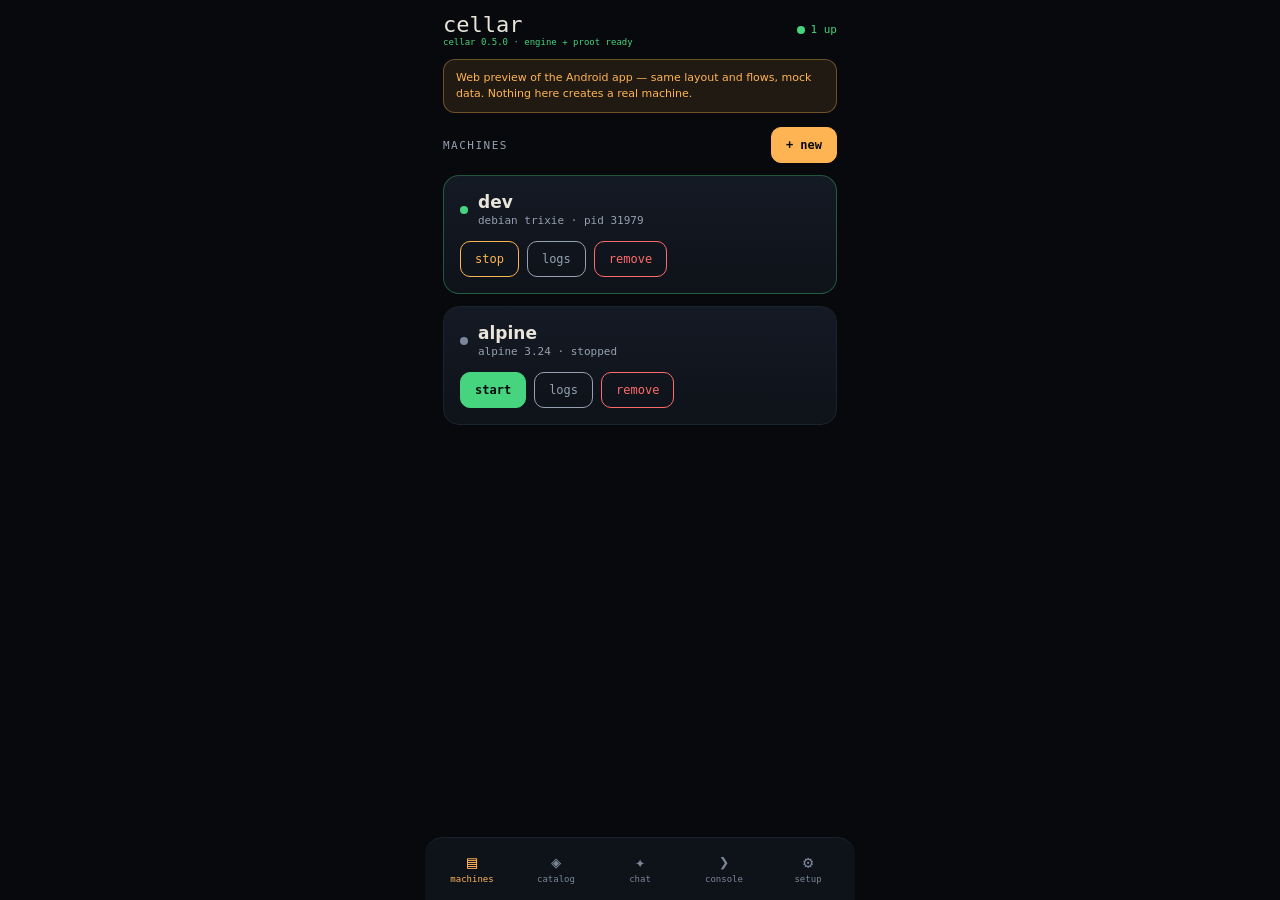
==== site/preview/index.html @ b2e500d3 "app preview + fixes found by clicking through it Added site/preview: a clickable web replica of the " ====
<!doctype html>
<html lang="en">
<head>
<meta charset="utf-8">
<meta name="viewport" content="width=device-width, initial-scale=1, viewport-fit=cover">
<title>Cellar app preview</title>
<meta name="description" content="A clickable web replica of the Cellar Android app — same layout, same flows, mock data.">
<link rel="icon" href="../assets/favicon.svg" type="image/svg+xml">
<style>
/* Mirrors android/app/src/main/java/app/cellar/Ui.kt — when this changes,
   the Compose side changes with it. Mock data only; nothing runs here. */
:root{
  --bg:#07090d; --panel:#0e1219; --panel-hi:#141a24; --console:#05070a;
  --line:#1b2230; --ink:#e9e5da; --muted:#96a0b0; --dim:#7b8698;
  --amber:#ffb454; --green:#46d47e; --red:#ff6b6b;
  --mono:ui-monospace,"SF Mono",Menlo,Consolas,monospace;
  --sans:system-ui,-apple-system,"Segoe UI",Roboto,sans-serif;
}
*{margin:0;padding:0;box-sizing:border-box}
html,body{height:100%}
body{
  background:var(--bg); color:var(--ink); font-family:var(--sans);
  display:flex; justify-content:center; -webkit-font-smoothing:antialiased;
}
#phone{
  width:100%; max-width:430px; height:100dvh; display:flex; flex-direction:column;
  position:relative; overflow:hidden;
}
/* header */
header{
  display:flex; align-items:center; gap:8px;
  padding:12px 18px; padding-top:max(12px, env(safe-area-inset-top));
}
header .brand{font-family:var(--mono); font-size:22px}
header .status{font-family:var(--mono); font-size:9px; color:var(--amber)}
header .status.ok{color:var(--green)}
header .up{margin-left:auto; display:flex; align-items:center; gap:6px;
  font-family:var(--mono); font-size:11px; color:var(--green)}
.dot{width:8px;height:8px;border-radius:50%;background:currentColor;display:inline-block}
.dot.pulse{animation:pulse .9s ease-in-out infinite alternate}
@keyframes pulse{from{opacity:.35}to{opacity:1}}
/* content */
main{flex:1; overflow-y:auto; padding:0 18px 24px; -webkit-overflow-scrolling:touch}
.section{display:flex;align-items:center;gap:8px;margin-bottom:12px}
.section h2{font-family:var(--mono); font-size:11px; letter-spacing:1.5px; color:var(--muted); font-weight:400}
.section .right{margin-left:auto; display:flex; gap:8px}
.card{
  background:linear-gradient(180deg,var(--panel-hi),var(--panel));
  border:1px solid var(--line); border-radius:16px; padding:16px; margin-bottom:12px;
}
.card.accent-green{border-color:rgba(70,212,126,.35)}
.card.accent-amber{border-color:rgba(255,180,84,.35)}
.card.accent-red{border-color:rgba(255,107,107,.35)}
.row{display:flex;align-items:center;gap:10px}
.grow{flex:1;min-width:0}
.name{font-size:17px;font-weight:600}
.sub{font-family:var(--mono);font-size:11px;color:var(--muted);margin-top:2px}
.note{font-family:var(--mono);font-size:10px;color:var(--dim);margin-top:3px}
.desc{font-size:12px;color:var(--muted);margin-top:2px}
.actions{display:flex;gap:8px;margin-top:14px;flex-wrap:wrap}
.pill{
  font-family:var(--mono); font-size:12px; padding:10px 14px; border-radius:10px;
  border:1px solid currentColor; background:none; cursor:pointer; color:var(--muted);
}
.pill.amber{color:var(--amber)} .pill.green{color:var(--green)} .pill.red{color:var(--red)}
.pill.filled{background:currentColor; border-color:currentColor}
.pill.filled span{color:var(--bg); font-weight:600}
.chip{
  font-family:var(--mono);font-size:11px;padding:7px 10px;border-radius:8px;
  background:var(--panel);border:1px solid var(--line);color:var(--muted);cursor:pointer;
}
.chips{display:flex;flex-wrap:wrap;gap:8px}
.output{
  background:var(--console); border:1px solid var(--line); border-radius:16px; padding:14px;
  font-family:var(--mono); font-size:11px; line-height:16px; color:var(--muted);
  white-space:pre-wrap; word-break:break-word; min-height:180px; max-height:46dvh; overflow:auto;
}
.output .cmd{color:var(--green)}
.output.empty{color:var(--dim)}
input[type=text],input[type=password]{
  width:100%; background:var(--console); border:1px solid var(--line); border-radius:12px;
  padding:13px 14px; color:var(--ink); font-family:var(--mono); font-size:13px;
}
input::placeholder{color:var(--dim)}
label.tiny{font-family:var(--mono);font-size:10px;color:var(--dim);display:block;margin-bottom:8px}
.hint{font-size:11px;color:var(--dim);line-height:16px}
/* bottom nav */
nav{
  display:flex; gap:2px; padding:8px 6px;
  padding-bottom:max(8px, env(safe-area-inset-bottom));
  background:var(--panel); border-top:1px solid var(--line);
  border-radius:18px 18px 0 0;
}
nav button{
  flex:1; background:none; border:0; cursor:pointer; color:var(--dim);
  display:flex; flex-direction:column; align-items:center; gap:3px;
  padding:8px 0; border-radius:12px; font-family:var(--mono); font-size:9px;
}
nav button .glyph{font-size:17px; line-height:1}
nav button[aria-current=page]{color:var(--amber)}
nav button[aria-current=page] .glyph{color:var(--amber)}
.hidden{display:none !important}
.banner{
  background:rgba(255,180,84,.10); border:1px solid rgba(255,180,84,.35);
  border-radius:12px; padding:10px 12px; font-size:11px; color:var(--amber);
  margin-bottom:14px; line-height:16px;
}
</style>
</head>
<body>
<div id="phone">

  <header>
    <div>
      <div class="brand">cellar</div>
      <div class="status ok" id="status">cellar 0.5.0 · engine + proot ready</div>
    </div>
    <div class="up hidden" id="upcount"><i class="dot pulse"></i><span id="upn">0 up</span></div>
  </header>

  <main id="main">
    <div class="banner">
      Web preview of the Android app — same layout and flows, mock data. Nothing
      here creates a real machine.
    </div>

    <!-- activity strip -->
    <div class="card accent-amber hidden" id="strip">
      <div class="row">
        <i class="dot pulse" id="stripdot" style="color:var(--amber)"></i>
        <div class="grow">
          <div style="font-family:var(--mono);font-size:13px" id="striplabel">working</div>
          <div class="note" id="striplast"></div>
        </div>
        <button class="pill" id="striptoggle">log</button>
        <button class="pill hidden" id="stripclose">✕</button>
      </div>
      <div class="output hidden" id="striplog" style="margin-top:12px;min-height:0"></div>
    </div>

    <section id="tab-machines"></section>
    <section id="tab-catalog" class="hidden"></section>
    <section id="tab-chat" class="hidden"></section>
    <section id="tab-console" class="hidden"></section>
    <section id="tab-setup" class="hidden"></section>
  </main>

  <nav id="nav">
    <button data-tab="machines" aria-current="page"><span class="glyph">▤</span>machines</button>
    <button data-tab="catalog"><span class="glyph">◈</span>catalog</button>
    <button data-tab="chat"><span class="glyph">✦</span>chat</button>
    <button data-tab="console"><span class="glyph">❯</span>console</button>
    <button data-tab="setup"><span class="glyph">⚙</span>setup</button>
  </nav>
</div>

<script>
// ---------- mock state (mirrors what `cellar ls/catalog --json` returns) ----------
const state = {
  tab: 'machines',
  creating: false,
  busy: null,
  log: [],
  machines: [
    {name:'dev', distro:'debian', release:'trixie', running:true, pid:31979, broken:false},
    {name:'alpine', distro:'alpine', release:'3.24', running:false, pid:0, broken:false},
  ],
  stacks: [
    {name:'claude-code', description:"Claude Code — Anthropic's agentic coding CLI", category:'agent', size:'~250 MB (node + npm)', verified:true, needs_key:'ANTHROPIC_API_KEY', chat:'claude -p', distros:['debian','ubuntu']},
    {name:'opencode', description:'OpenCode — open-source terminal coding agent', category:'agent', size:'~180 MB (node)', verified:true, needs_key:'ANTHROPIC_API_KEY', chat:'opencode run', distros:['debian','ubuntu']},
    {name:'aider', description:'Aider — AI pair programming in your git repo', category:'agent', size:'~200 MB (python + deps)', verified:true, needs_key:'ANTHROPIC_API_KEY', chat:'aider --no-git --yes --message', distros:[]},
    {name:'goose', description:"Goose — Block's extensible on-machine AI agent", category:'agent', size:'~80 MB', verified:true, needs_key:'ANTHROPIC_API_KEY', chat:'goose run -t', distros:['debian','ubuntu']},
    {name:'code-server', description:'VS Code in the browser, on port 8080', category:'service', size:'~350 MB', verified:true, needs_key:'', chat:'', distros:['debian','ubuntu']},
    {name:'python-uv', description:'Python 3 + uv package manager', category:'runtime', size:'~120 MB', verified:true, needs_key:'', chat:'', distros:[]},
    {name:'node', description:'Node.js + npm', category:'runtime', size:'~200 MB', verified:true, needs_key:'', chat:'', distros:[]},
    {name:'sshd', description:'OpenSSH server on port 2222', category:'service', size:'~15 MB', verified:true, needs_key:'', chat:'', distros:[]},
    {name:'ollama', description:'Ollama — local models (charging only)', category:'model', size:'~1.5 GB', verified:false, needs_key:'', chat:'', distros:['debian','ubuntu']},
  ],
  openStack: null,
  chat: {agent:'claude-code', machine:'dev', transcript:[]},
  console: {machine:'dev', history:[]},
  keys: ['ANTHROPIC_API_KEY'],
};

const DISTROS = [
  ['alpine','Alpine 3.24','~30 MB · smallest, musl'],
  ['debian','Debian trixie','~400 MB · the agent default'],
  ['ubuntu','Ubuntu noble','~400 MB · familiar'],
];

const CHECKS = [
  ['64-bit ARM processor','arm64-v8a — supported','ok',null],
  ['Android version','Android 16 — supported','ok',null],
  ['Engine and proot','both native binaries present and executable','ok',null],
  ['Free storage','110000 MB available — a Debian machine needs about 400 MB','ok',null],
  ['Battery optimization','Android may freeze downloads and running machines when the screen is off. This is the single most useful setting to change.','warn','allow'],
  ['samsung power manager','Settings → Battery → Background usage limits: make sure Cellar is not in “Sleeping apps” or “Deep sleeping apps”.','info','open settings'],
  ['Phantom process killer','Android 12+ kills apps that run more than 32 child processes. No app can change this — it needs ADB or Shizuku. Cellar keeps one process per machine so it rarely matters.','info',null],
];

const el = id => document.getElementById(id);
const esc = s => String(s).replace(/[&<>"]/g, c => ({'&':'&amp;','<':'&lt;','>':'&gt;','"':'&quot;'}[c]));

// ---------- work simulation: mirrors the non-blocking activity strip ----------
function work(label, lines, done) {
  if (state.busy) return;
  state.busy = label;
  state.log = [];
  render();
  let i = 0;
  const tick = () => {
    if (i < lines.length) {
      state.log.push(lines[i++]);
      renderStrip();
      setTimeout(tick, 420);
    } else {
      state.busy = null;
      if (done) done();
      render();
      // A finished job shouldn't keep eating a phone screen: fade the
      // strip out on its own, unless the log is open and being read.
      setTimeout(() => {
        if (!state.busy && el('striplog').classList.contains('hidden')) {
          state.log = [];
          renderStrip();
        }
      }, 6000);
    }
  };
  setTimeout(tick, 300);
}

function renderStrip() {
  const busy = !!state.busy;
  const show = busy || state.log.length;
  el('strip').classList.toggle('hidden', !show);
  if (!show) return;
  el('strip').className = 'card ' + (busy ? 'accent-amber' : 'accent-green');
  el('stripdot').style.color = busy ? 'var(--amber)' : 'var(--green)';
  el('stripdot').classList.toggle('pulse', busy);
  el('striplabel').textContent = busy ? state.busy : 'done';
  el('striplast').textContent = (state.log[state.log.length - 1] || '').slice(0, 70);
  el('stripclose').classList.toggle('hidden', busy);
  el('striplog').innerHTML = state.log.map(esc).join('\n');
}

el('striptoggle').onclick = () => {
  const l = el('striplog');
  l.classList.toggle('hidden');
  el('striptoggle').textContent = l.classList.contains('hidden') ? 'log' : 'hide';
};
el('stripclose').onclick = () => { state.log = []; renderStrip(); };

// ---------- tabs ----------
document.querySelectorAll('#nav button').forEach(b => {
  b.onclick = () => {
    state.tab = b.dataset.tab;
    document.querySelectorAll('#nav button').forEach(x =>
      x.toggleAttribute('aria-current', x === b) || x.setAttribute('aria-current', x === b ? 'page' : 'false'));
    document.querySelectorAll('#nav button').forEach(x => {
      if (x === b) x.setAttribute('aria-current', 'page'); else x.removeAttribute('aria-current');
    });
    el('main').scrollTop = 0;
    render();
  };
});

// ---------- renderers ----------
function machineCard(m) {
  const tint = m.broken ? 'red' : (m.running ? 'green' : 'muted');
  const dotColor = m.broken ? 'var(--red)' : (m.running ? 'var(--green)' : 'var(--dim)');
  const sub = m.broken ? 'interrupted create — remove to clean up'
    : `${m.distro} ${m.release} · ${m.running ? 'pid ' + m.pid : 'stopped'}`;
  const actions = m.broken
    ? `<button class="pill red" data-act="remove" data-m="${m.name}">remove</button>`
    : `${m.running
        ? `<button class="pill amber" data-act="stop" data-m="${m.name}">stop</button>`
        : `<button class="pill green filled" data-act="start" data-m="${m.name}"><span>start</span></button>`}
       <button class="pill" data-act="logs" data-m="${m.name}">logs</button>
       <button class="pill red" data-act="remove" data-m="${m.name}">remove</button>`;
  return `<div class="card ${m.running ? 'accent-green' : ''}">
    <div class="row">
      <i class="dot ${m.running ? 'pulse' : ''}" style="color:${dotColor}"></i>
      <div class="grow"><div class="name">${esc(m.name)}</div><div class="sub">${esc(sub)}</div></div>
    </div>
    <div class="actions">${actions}</div>
  </div>`;
}

function renderMachines() {
  const s = el('tab-machines');
  if (state.creating) {
    s.innerHTML = `<div class="section"><h2>PICK A DISTRO</h2>
      <div class="right"><button class="pill" id="cancelcreate">cancel</button></div></div>
      ${DISTROS.map(([id, t, sub]) => `<div class="card" data-distro="${id}" style="cursor:pointer">
        <div class="row"><div class="grow"><div style="font-size:15px">${t}</div>
        <div class="sub">${sub}</div></div><div style="color:var(--amber);font-size:20px">→</div></div></div>`).join('')}
      <p class="hint">downloads a verified rootfs over your current network</p>`;
    el('cancelcreate').onclick = () => { state.creating = false; render(); };
    s.querySelectorAll('[data-distro]').forEach(c => c.onclick = () => {
      const d = c.dataset.distro;
      state.creating = false;
      const name = state.machines.some(m => m.name === d) ? d + '-2' : d;
      work(`creating ${name}`, [
        `downloading ${d} (20260724_05:24) ...`,
        'downloaded 90.3 MB, sha256 ok',
        'extracting ...',
        `machine "${name}" ready (${d})`,
      ], () => state.machines.push({name, distro:d, release:d==='debian'?'trixie':(d==='alpine'?'3.24':'noble'), running:false, pid:0, broken:false}));
    });
    return;
  }
  s.innerHTML = `<div class="section"><h2>MACHINES</h2>
      <div class="right">${state.busy ? '' : '<button class="pill amber filled" id="newmachine"><span>+ new</span></button>'}</div></div>
    ${state.machines.length ? state.machines.map(machineCard).join('')
      : `<div class="card"><div style="font-size:15px">no machines yet</div>
         <p class="desc">tap “+ new” for a Linux machine, or open the catalog and pick something to run</p></div>`}`;
  if (el('newmachine')) el('newmachine').onclick = () => { state.creating = true; render(); };
  s.querySelectorAll('[data-act]').forEach(b => b.onclick = () => {
    const m = state.machines.find(x => x.name === b.dataset.m);
    if (b.dataset.act === 'start') work(`starting ${m.name}`, ['started'], () => { m.running = true; m.pid = 32100; });
    if (b.dataset.act === 'stop') work(`stopping ${m.name}`, ['stopped'], () => { m.running = false; m.pid = 0; });
    if (b.dataset.act === 'remove') work(`removing ${m.name}`, ['removed'], () => {
      state.machines = state.machines.filter(x => x.name !== m.name);
    });
    if (b.dataset.act === 'logs') work(`logs ${m.name}`, [
      '--- cellar start 2026-07-25T21:52:04Z ---', 'Fri Jul 25 21:52:04 UTC 2026', 'Fri Jul 25 21:52:09 UTC 2026',
    ]);
  });
}

function stackCard(st) {
  const open = state.openStack === st.name;
  const notes = [st.category, st.size, st.needs_key ? 'needs ' + st.needs_key : null].filter(Boolean).join(' · ');
  const usable = state.machines.filter(m => !m.broken && (!st.distros.length || st.distros.includes(m.distro)));
  const body = !open ? '' : (usable.length
    ? `<div style="margin-top:14px"><div class="hint">install into:</div>
       <div class="actions">${usable.map(m => `<button class="pill green filled" data-install="${st.name}" data-m="${m.name}"><span>${m.name}</span></button>`).join('')}</div></div>`
    : `<p class="note" style="color:var(--amber);margin-top:14px">needs a ${st.distros.join('/')} machine — create one first</p>`);
  return `<div class="card ${open ? 'accent-amber' : ''}" data-stack="${st.name}" style="cursor:pointer">
    <div class="row"><div class="grow">
      <div class="name" style="font-size:16px">${esc(st.name)}</div>
      <div class="desc">${esc(st.description)}</div>
      ${notes ? `<div class="note">${esc(notes)}</div>` : ''}
    </div><div style="color:${st.verified ? 'var(--green)' : 'var(--amber)'};font-size:15px">${st.verified ? '✓' : '?'}</div></div>
    ${body}</div>`;
}

function renderCatalog() {
  const s = el('tab-catalog');
  if (!state.machines.length) {
    s.innerHTML = `<div class="section"><h2>ONE-TAP STACKS</h2></div>
      <div class="card"><div style="font-size:15px">create a machine first</div>
      <p class="desc">stacks install into a machine — make one on the machines tab</p></div>`;
    return;
  }
  const v = state.stacks.filter(x => x.verified), u = state.stacks.filter(x => !x.verified);
  s.innerHTML = `<div class="section"><h2>ONE-TAP STACKS</h2></div>
    ${v.map(stackCard).join('')}
    ${u.length ? `<div class="section" style="margin-top:18px"><h2>NOT YET VERIFIED ON A PHONE</h2></div>${u.map(stackCard).join('')}` : ''}`;
  s.querySelectorAll('[data-stack]').forEach(c => c.onclick = e => {
    if (e.target.closest('[data-install]')) return;
    state.openStack = state.openStack === c.dataset.stack ? null : c.dataset.stack;
    render();
  });
  s.querySelectorAll('[data-install]').forEach(b => b.onclick = e => {
    e.stopPropagation();
    work(`installing ${b.dataset.install} → ${b.dataset.m}`, [
      'applying ' + b.dataset.install + ' ...', 'Reading package lists...', 'added 1 package', 'done',
    ]);
  });
}

function renderChat() {
  const s = el('tab-chat');
  const agents = state.stacks.filter(x => x.chat);
  const usable = state.machines.filter(m => !m.broken);
  if (!agents.length || !usable.length) {
    s.innerHTML = `<div class="section"><h2>CHAT</h2></div>
      <div class="card"><div style="font-size:15px">nothing to chat with yet</div>
      <p class="desc">install an agent from the catalog, then add its API key on the setup tab</p></div>`;
    return;
  }
  s.innerHTML = `<div class="section"><h2>CHAT</h2>
      <div class="right">${state.chat.transcript.length ? '<button class="pill" id="clearchat">clear</button>' : ''}</div></div>
    <div class="card">
      <label class="tiny">agent</label>
      <div class="chips">${agents.map(a => `<button class="pill amber ${a.name===state.chat.agent?'filled':''}" data-agent="${a.name}"><span>${a.name}</span></button>`).join('')}</div>
      <label class="tiny" style="margin-top:14px">machine</label>
      <div class="chips">${usable.map(m => `<button class="pill green ${m.name===state.chat.machine?'filled':''}" data-cm="${m.name}"><span>${m.name}</span></button>`).join('')}</div>
    </div>
    <div class="output ${state.chat.transcript.length?'':'empty'}" id="chatout">${state.chat.transcript.length
      ? state.chat.transcript.map(l => l.startsWith('>') ? `<span class="cmd">${esc(l)}</span>` : esc(l)).join('\n')
      : `ask something — it runs inside ${state.chat.machine} and answers here`}</div>
    <div style="margin-top:12px"><input type="text" id="chatin" placeholder="message…"></div>
    <div class="actions"><button class="pill amber filled" id="send"><span>send</span></button></div>`;
  s.querySelectorAll('[data-agent]').forEach(b => b.onclick = () => { state.chat.agent = b.dataset.agent; render(); });
  s.querySelectorAll('[data-cm]').forEach(b => b.onclick = () => { state.chat.machine = b.dataset.cm; render(); });
  if (el('clearchat')) el('clearchat').onclick = () => { state.chat.transcript = []; render(); };
  el('send').onclick = () => {
    const v = el('chatin').value.trim();
    if (!v) return;
    state.chat.transcript.push('> ' + v, 'Running ' + state.chat.agent + ' inside ' + state.chat.machine + '…', '(preview: no real model call)', '');
    render();
    el('chatout').scrollTop = el('chatout').scrollHeight;
  };
}

const QUICK = ['ls -la', 'df -h /', 'free -m', 'apt update', 'ps aux | head'];

function renderConsole() {
  const s = el('tab-console');
  const usable = state.machines.filter(m => !m.broken);
  if (!usable.length) {
    s.innerHTML = `<div class="section"><h2>CONSOLE</h2></div>
      <div class="card"><div style="font-size:15px">no machine to run in</div>
      <p class="desc">create one on the machines tab</p></div>`;
    return;
  }
  s.innerHTML = `<div class="section"><h2>CONSOLE</h2>
      <div class="right">${state.console.history.length ? '<button class="pill" id="clearcon">clear</button>' : ''}</div></div>
    <div class="chips">${usable.map(m => `<button class="pill green ${m.name===state.console.machine?'filled':''}" data-conm="${m.name}"><span>${m.name}</span></button>`).join('')}</div>
    <div style="margin-top:14px">${state.console.history.map(h => `<div class="card">
      <div class="row"><span style="color:var(--green);font-family:var(--mono);font-weight:700">$</span>
      <span style="font-family:var(--mono);font-size:12px">${esc(h.cmd)}</span></div>
      ${h.out.length ? `<div style="margin-top:10px;font-family:var(--mono);font-size:11px;line-height:16px;color:var(--muted);white-space:pre-wrap">${esc(h.out.join('\n'))}</div>` : ''}
    </div>`).join('')}</div>
    <div class="row" style="gap:8px"><input type="text" id="conin" placeholder="type a command…" style="flex:1">
    <button class="pill amber filled" id="runcmd"><span>run</span></button></div>
    <div class="chips" style="margin-top:12px">${QUICK.map(q => `<button class="chip" data-q="${esc(q)}">${esc(q)}</button>`).join('')}</div>
    <p class="hint" style="margin-top:10px">one command at a time — not a full terminal yet (no vim/htop)</p>`;
  s.querySelectorAll('[data-conm]').forEach(b => b.onclick = () => { state.console.machine = b.dataset.conm; render(); });
  s.querySelectorAll('[data-q]').forEach(b => b.onclick = () => { el('conin').value = b.dataset.q; el('conin').focus(); });
  if (el('clearcon')) el('clearcon').onclick = () => { state.console.history = []; render(); };
  el('runcmd').onclick = () => {
    const v = el('conin').value.trim();
    if (!v) return;
    state.console.history.push({cmd: v, out: ['(preview) output would appear here']});
    render();
    el('main').scrollTop = el('main').scrollHeight; // newest command in view
  };
}

function renderSetup() {
  const s = el('tab-setup');
  s.innerHTML = `<div class="section"><h2>THIS PHONE</h2>
      <div class="right"><button class="pill" id="recheck">re-check</button></div></div>
    ${CHECKS.map(([title, detail, st, act]) => {
      const color = st === 'ok' ? 'var(--green)' : st === 'warn' ? 'var(--amber)' : st === 'blocked' ? 'var(--red)' : 'var(--muted)';
      const cls = st === 'ok' ? '' : (st === 'warn' ? 'accent-amber' : st === 'blocked' ? 'accent-red' : '');
      return `<div class="card ${cls}">
        <div class="row"><i class="dot" style="color:${color}"></i>
        <div class="grow" style="font-size:14px;font-weight:600">${esc(title)}</div>
        ${act ? `<button class="pill amber ${st==='warn'?'filled':''}"><span>${act}</span></button>` : ''}</div>
        <p class="desc" style="margin-top:8px">${esc(detail)}</p></div>`;
    }).join('')}
    <div class="section" style="margin-top:18px"><h2>API KEYS</h2></div>
    <p class="hint">encrypted by the Android Keystore and injected only while a command runs — never written into a machine, never included in an export</p>
    <div style="margin-top:12px">${state.keys.map(k => `<div class="card"><div class="row">
      <div class="grow"><div style="font-family:var(--mono);font-size:13px">${esc(k)}</div>
      <div class="note">sk-a…f21c</div></div>
      <button class="pill red" data-forget="${esc(k)}">forget</button></div></div>`).join('')}</div>
    <input type="text" id="keyname" value="ANTHROPIC_API_KEY">
    <div style="margin-top:8px"><input type="password" id="keyval" placeholder="paste the key"></div>
    <div class="actions"><button class="pill green filled" id="savekey"><span>save key</span></button></div>`;
  s.querySelectorAll('[data-forget]').forEach(b => b.onclick = () => {
    state.keys = state.keys.filter(k => k !== b.dataset.forget);
    render();
  });
  el('savekey').onclick = () => {
    const n = el('keyname').value.trim();
    if (n && !state.keys.includes(n)) state.keys.push(n);
    el('keyval').value = '';
    render();
  };
}

function render() {
  ['machines','catalog','chat','console','setup'].forEach(t =>
    el('tab-' + t).classList.toggle('hidden', state.tab !== t));
  const up = state.machines.filter(m => m.running).length;
  el('upcount').classList.toggle('hidden', up === 0);
  el('upn').textContent = up + ' up';
  renderStrip();
  if (state.tab === 'machines') renderMachines();
  if (state.tab === 'catalog') renderCatalog();
  if (state.tab === 'chat') renderChat();
  if (state.tab === 'console') renderConsole();
  if (state.tab === 'setup') renderSetup();
}

render();
</script>
</body>
</html>
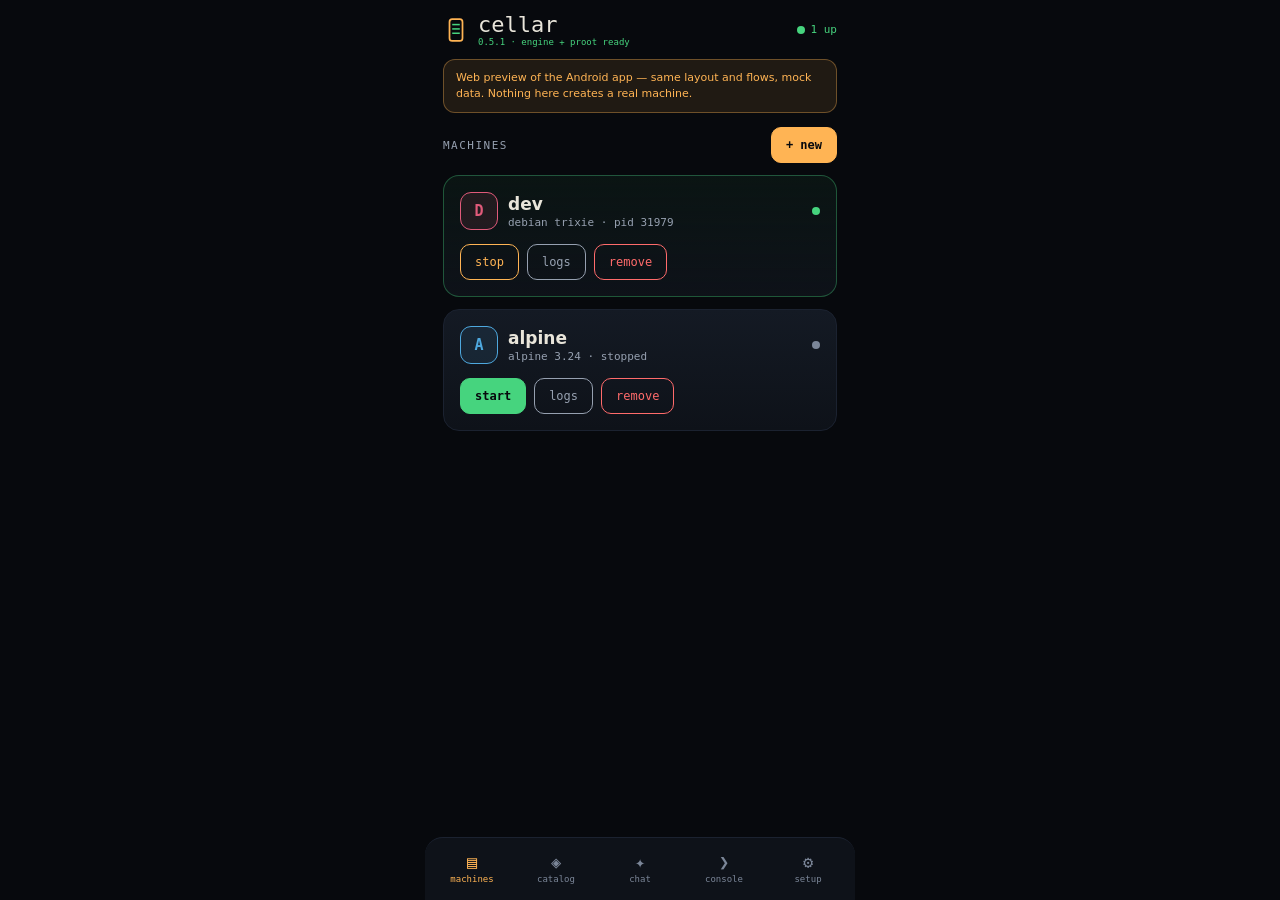
==== commit 5b35725c: "art: launcher icon, brand mark, distro identity, dark launch The app had been shipping with Android'" ====
--- a/site/preview/index.html
+++ b/site/preview/index.html
@@ -48,7 +48,19 @@
   background:linear-gradient(180deg,var(--panel-hi),var(--panel));
   border:1px solid var(--line); border-radius:16px; padding:16px; margin-bottom:12px;
 }
-.card.accent-green{border-color:rgba(70,212,126,.35)}
+.card.accent-green{border-color:rgba(70,212,126,.35);
+  background:linear-gradient(180deg,rgba(70,212,126,.06),var(--panel))}
+/* distro identity — a card should be scannable before it is read */
+.badge{
+  width:38px;height:38px;border-radius:11px;display:grid;place-items:center;
+  font-family:var(--mono);font-size:15px;font-weight:700;flex:none;
+  border:1px solid currentColor;
+}
+.badge.alpine{color:#4ea8de;background:rgba(78,168,222,.10)}
+.badge.debian{color:#e05a7a;background:rgba(224,90,122,.10)}
+.badge.ubuntu{color:#e8843c;background:rgba(232,132,60,.10)}
+.badge.unknown{color:var(--dim);background:rgba(123,134,152,.10)}
+.mark{display:flex;align-items:center;gap:9px}
 .card.accent-amber{border-color:rgba(255,180,84,.35)}
 .card.accent-red{border-color:rgba(255,107,107,.35)}
 .row{display:flex;align-items:center;gap:10px}
@@ -111,9 +123,17 @@
 <div id="phone">
 
   <header>
-    <div>
-      <div class="brand">cellar</div>
-      <div class="status ok" id="status">cellar 0.5.0 · engine + proot ready</div>
+    <div class="mark">
+      <svg width="26" height="26" viewBox="0 0 24 24" fill="none" aria-hidden="true">
+        <rect x="6" y="2" width="12" height="20" rx="2.5" stroke="#ffb454" stroke-width="1.6"/>
+        <line x1="8.5" y1="7"  x2="15.5" y2="7"  stroke="#46d47e" stroke-width="1.4"/>
+        <line x1="8.5" y1="11" x2="15.5" y2="11" stroke="#46d47e" stroke-width="1.4"/>
+        <line x1="8.5" y1="15" x2="15.5" y2="15" stroke="#46d47e" stroke-width="1.4"/>
+      </svg>
+      <div>
+        <div class="brand">cellar</div>
+        <div class="status ok" id="status">0.5.1 · engine + proot ready</div>
+      </div>
     </div>
     <div class="up hidden" id="upcount"><i class="dot pulse"></i><span id="upn">0 up</span></div>
   </header>
@@ -278,10 +298,12 @@
         : `<button class="pill green filled" data-act="start" data-m="${m.name}"><span>start</span></button>`}
        <button class="pill" data-act="logs" data-m="${m.name}">logs</button>
        <button class="pill red" data-act="remove" data-m="${m.name}">remove</button>`;
+  const known = ['alpine', 'debian', 'ubuntu'].includes(m.distro) ? m.distro : 'unknown';
   return `<div class="card ${m.running ? 'accent-green' : ''}">
     <div class="row">
+      <div class="badge ${known}">${esc((m.distro[0] || '?').toUpperCase())}</div>
+      <div class="grow"><div class="name">${esc(m.name)}</div><div class="sub">${esc(sub)}</div></div>
       <i class="dot ${m.running ? 'pulse' : ''}" style="color:${dotColor}"></i>
-      <div class="grow"><div class="name">${esc(m.name)}</div><div class="sub">${esc(sub)}</div></div>
     </div>
     <div class="actions">${actions}</div>
   </div>`;
